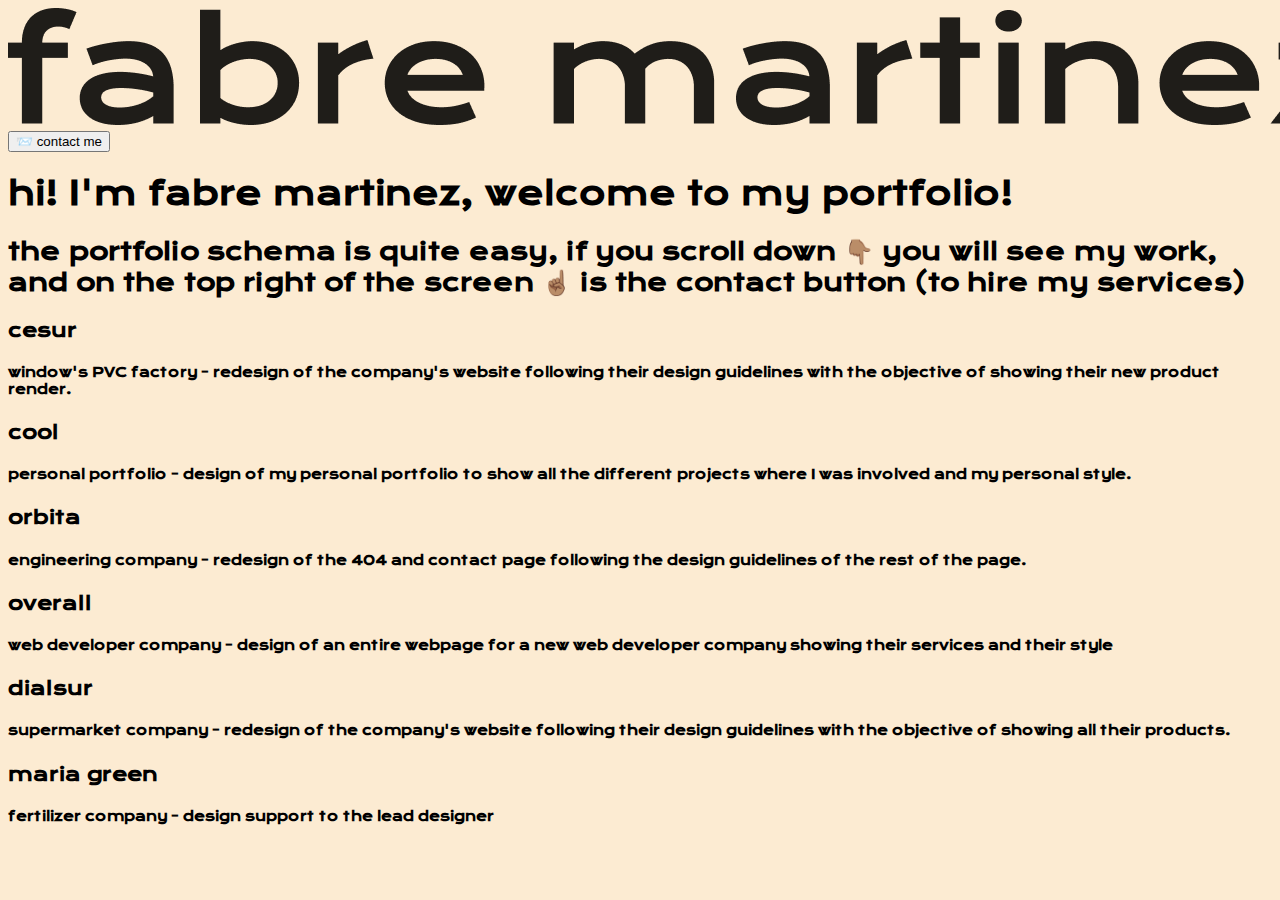
==== index.html @ 1d600c02 "first commit" ====
<!DOCTYPE html>
<html lang="en">

<head>
    <meta charset="UTF-8">
    <meta http-equiv="X-UA-Compatible" content="IE=edge">
    <meta name="viewport" content="width=device-width, initial-scale=1.0">
    <title>👾 Portfolio</title>
    <link rel="stylesheet" href="css/style.css">
    <link href="https://css.gg/mail.css" rel="stylesheet">
    <link rel="preconnect" href="https://fonts.gstatic.com">
    <link href="https://fonts.googleapis.com/css2?family=Krona+One&display=swap" rel="stylesheet">
</head>

<body>
    <div class="navbar">
        <div class="navbar-container">
            <div class="navbar-logo">
                <img src="img/fabre martinez.png" alt="fabre martinez logo">
            </div>
            <div class="navbar-contact">
                <button><i class="gg-mail"></i> 📨 contact me</button>
            </div>
        </div>
    </div>
    <div class="container">
        <div class="hero-container">
            <div class="hero-container__content">
                <h1>
                    hi! I'm fabre martinez, welcome to my portfolio!
                </h1>
                <h2>
                    the portfolio schema is quite easy, if you scroll down 👇🏽 you will see my work, and on the top right of the screen ☝🏽 is the contact button (to hire my services)
                </h2>
            </div>
        </div>
    </div>
    <div class="container">
        <div class="container-portfolio">
            <div class="work">
                <div class="work-content project1">
                    <div class="work-title">
                        <h3>
                            cesur
                        </h3>
                    </div>
                    <div class="work-subtitle">
                        <h5>
                            window's PVC factory - redesign of the company's website following their design guidelines with the objective of showing their new product render.
                        </h5>
                    </div>
                </div>
            </div>
            <div class="work">
                <div class="work-content project2">
                    <div class="work-title">
                        <h3>
                            cool
                        </h3>
                    </div>
                    <div class="work-subtitle">
                        <h5>
                            personal portfolio - design of my personal portfolio to show all the different projects where I was involved and my personal style.
                        </h5>
                    </div>
                </div>
            </div>
            <div class="work">
                <div class="work-content project3">
                    <div class="work-title">
                        <h3>
                            orbita
                        </h3>
                    </div>
                    <div class="work-subtitle">
                        <h5>
                            engineering company - redesign of the 404 and contact page following the design guidelines of the rest of the page.
                        </h5>
                    </div>
                </div>
            </div>
            <div class="work">
                <div class="work-content project4">
                    <div class="work-title">
                        <h3>
                            overall
                        </h3>
                    </div>
                    <div class="work-subtitle">
                        <h5>
                            web developer company - design of an entire webpage for a new web developer company showing their services and their style
                        </h5>
                    </div>
                </div>
            </div>
            <div class="work">
                <div class="work-content project5">
                    <div class="work-title">
                        <h3>
                            dialsur
                        </h3>
                    </div>
                    <div class="work-subtitle">
                        <h5>
                            supermarket company - redesign of the company's website following their design guidelines with the objective of showing all their products.
                        </h5>
                    </div>
                </div>
            </div>
            <div class="work">
                <div class="work-content project6">
                    <div class="work-title">
                        <h3>
                            maria green
                        </h3>
                    </div>
                    <div class="work-subtitle">
                        <h5>
                            fertilizer company - design support to the lead designer
                        </h5>
                    </div>
                </div>
            </div>
        </div>
    </div>
    <div class="container"></div>
    <div class="container"></div>
</body>

</html>
---- css/style.css ----
body {
    background-color: #FCEBD2;
    scroll-behavior: smooth;
    font-family: 'Krona One', sans-serif;
}
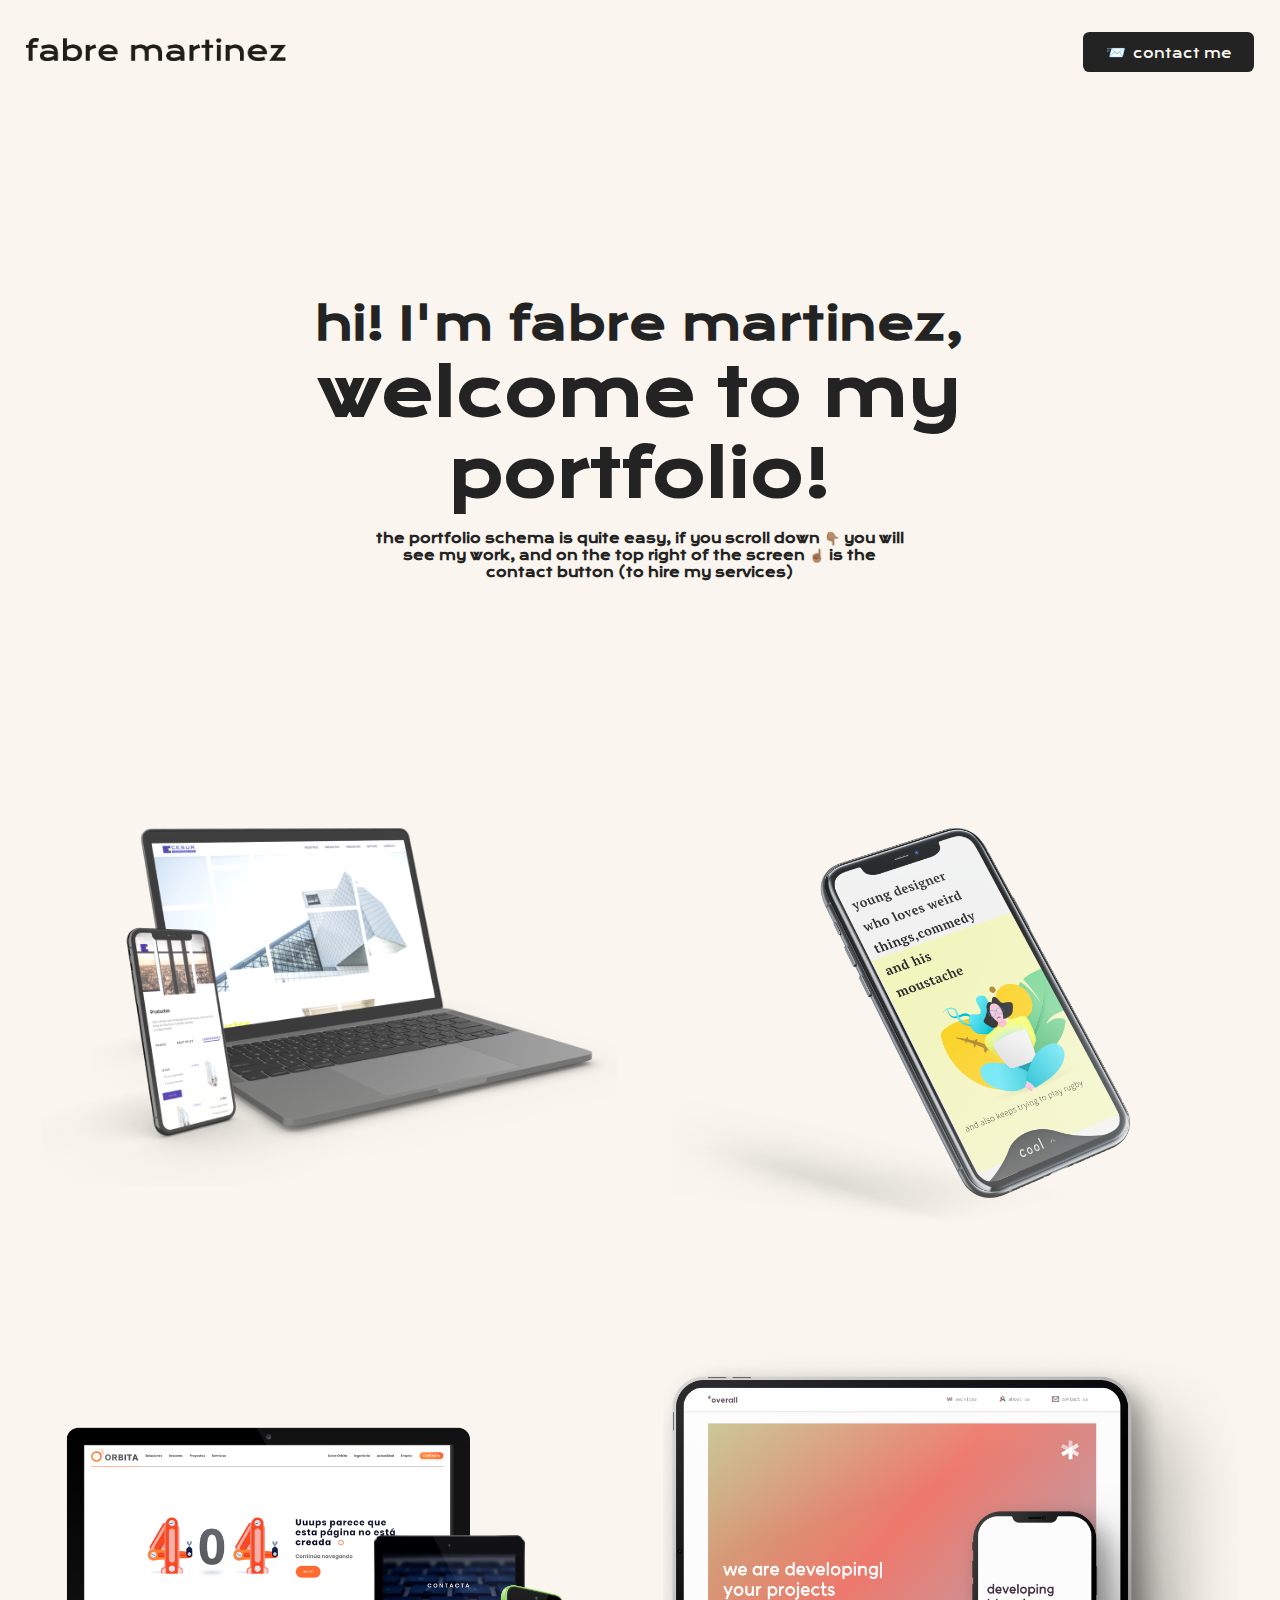
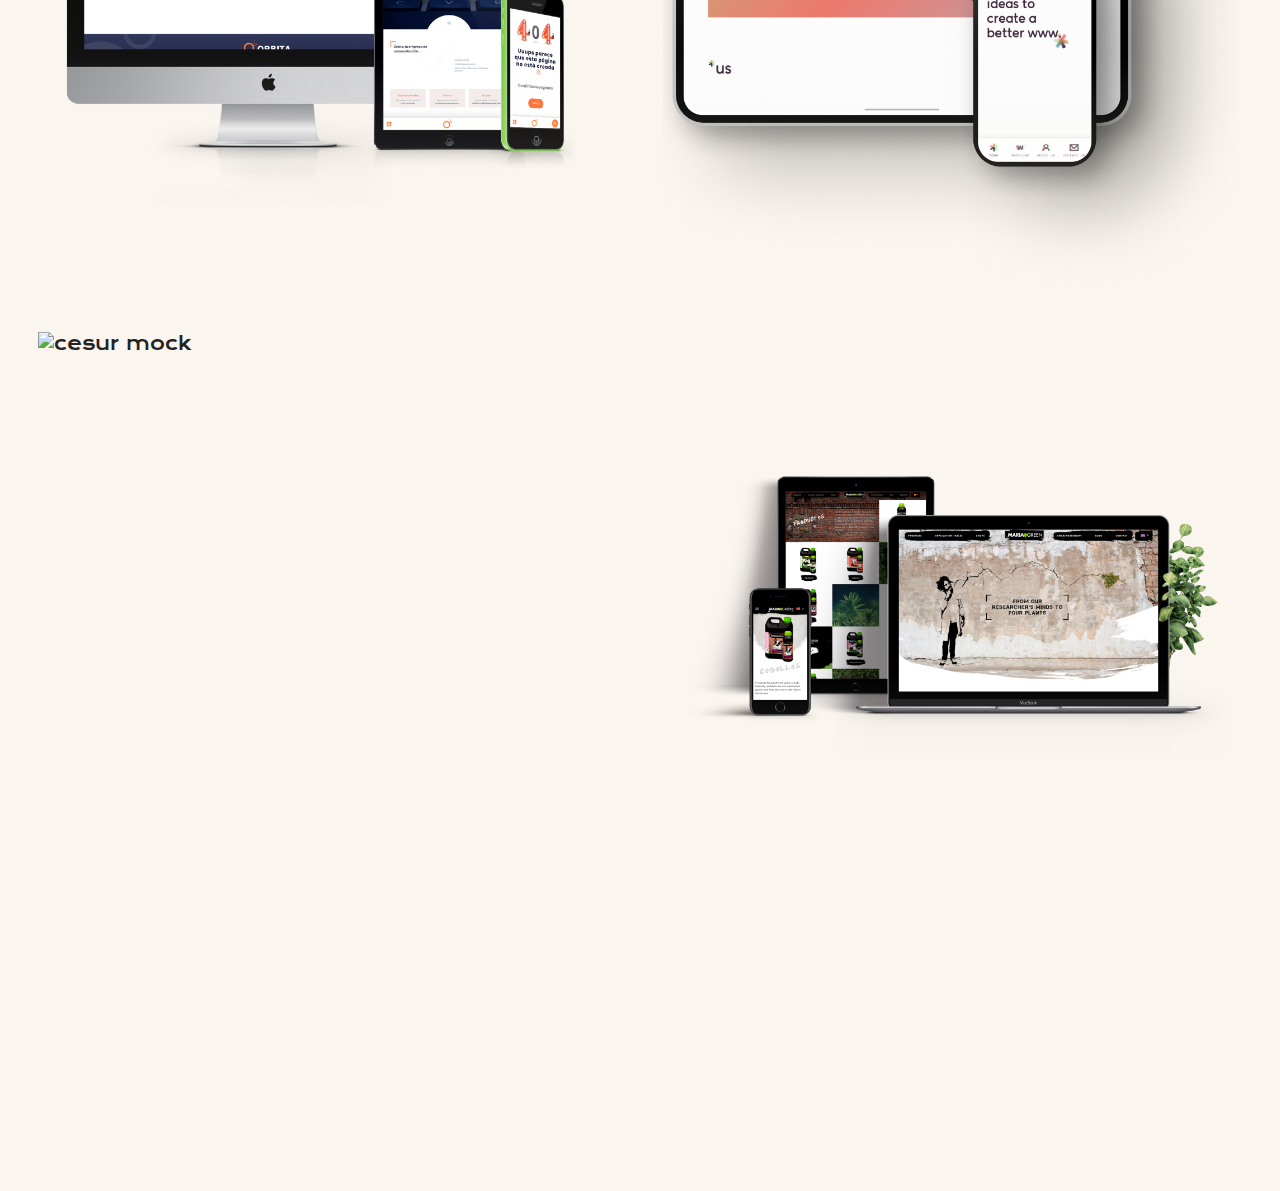
==== commit 66e8e3b9: "nav + hero + portfolio section style" ====
--- a/index.html
+++ b/index.html
@@ -7,7 +7,8 @@
     <meta name="viewport" content="width=device-width, initial-scale=1.0">
     <title>👾 Portfolio</title>
     <link rel="stylesheet" href="css/style.css">
-    <link href="https://css.gg/mail.css" rel="stylesheet">
+    <link rel="stylesheet" href="css/navbar.css">
+    <link rel="stylesheet" href="css/general.css">
     <link rel="preconnect" href="https://fonts.gstatic.com">
     <link href="https://fonts.googleapis.com/css2?family=Krona+One&display=swap" rel="stylesheet">
 </head>
@@ -19,7 +20,7 @@
                 <img src="img/fabre martinez.png" alt="fabre martinez logo">
             </div>
             <div class="navbar-contact">
-                <button><i class="gg-mail"></i> 📨 contact me</button>
+                <button> <span>📨</span> contact me</button>
             </div>
         </div>
     </div>
@@ -27,7 +28,7 @@
         <div class="hero-container">
             <div class="hero-container__content">
                 <h1>
-                    hi! I'm fabre martinez, welcome to my portfolio!
+                    hi! I'm fabre martinez, <br><span>welcome to my portfolio!</span>
                 </h1>
                 <h2>
                     the portfolio schema is quite easy, if you scroll down 👇🏽 you will see my work, and on the top right of the screen ☝🏽 is the contact button (to hire my services)
@@ -39,6 +40,7 @@
         <div class="container-portfolio">
             <div class="work">
                 <div class="work-content project1">
+                    <img src="img/cesur.png" alt="cesur mock">
                     <div class="work-title">
                         <h3>
                             cesur
@@ -46,13 +48,15 @@
                     </div>
                     <div class="work-subtitle">
                         <h5>
-                            window's PVC factory - redesign of the company's website following their design guidelines with the objective of showing their new product render.
+                            window's PVC factory - redesign of the company's website following their design guidelines, objective: showing their new product render.
                         </h5>
+
                     </div>
                 </div>
             </div>
             <div class="work">
                 <div class="work-content project2">
+                    <img src="img/cool.png" alt="cesur mock">
                     <div class="work-title">
                         <h3>
                             cool
@@ -67,6 +71,7 @@
             </div>
             <div class="work">
                 <div class="work-content project3">
+                    <img src="img/orbita.png" alt="cesur mock">
                     <div class="work-title">
                         <h3>
                             orbita
@@ -81,6 +86,7 @@
             </div>
             <div class="work">
                 <div class="work-content project4">
+                    <img src="img/overall.png" alt="cesur mock">
                     <div class="work-title">
                         <h3>
                             overall
@@ -95,6 +101,7 @@
             </div>
             <div class="work">
                 <div class="work-content project5">
+                    <img src="img/dialsur.png" alt="cesur mock">
                     <div class="work-title">
                         <h3>
                             dialsur
@@ -102,13 +109,14 @@
                     </div>
                     <div class="work-subtitle">
                         <h5>
-                            supermarket company - redesign of the company's website following their design guidelines with the objective of showing all their products.
+                            supermarket company - redesign of the company's website following their design guidelines, objective: show all their products.
                         </h5>
                     </div>
                 </div>
             </div>
             <div class="work">
                 <div class="work-content project6">
+                    <img src="img/maria-green.png" alt="cesur mock">
                     <div class="work-title">
                         <h3>
                             maria green
--- a/css/style.css
+++ b/css/style.css
@@ -1,5 +1,71 @@
-body {
-    background-color: #FCEBD2;
-    scroll-behavior: smooth;
-    font-family: 'Krona One', sans-serif;
+.hero-container {
+    height: 56vh;
+    width: 64vw;
+    display: flex;
+    flex-direction: column;
+    align-items: center;
+    justify-content: center;
+    text-align: center;
+}
+
+.hero-container__content h1 {
+    font-size: 2.8rem;
+    margin: 12rem auto 1rem auto;
+}
+
+.hero-container__content span {
+    font-size: 4rem;
+}
+
+.hero-container__content h2 {
+    margin: 0 auto;
+    width: 42vw;
+    font-size: .8rem;
+}
+
+.container-portfolio {
+    width: 100%;
+    display: grid;
+    grid-template-columns: repeat(auto-fit, minmax(36rem, 1fr));
+    grid-gap: 1rem;
+}
+
+.work-content {
+    height: 36rem;
+    padding: .8rem;
+    display: flex;
+    margin-top: auto;
+    flex-direction: column;
+    overflow: hidden;
+    background: linear-gradient(180deg, rgba(250, 245, 238, 0) 58.33%, rgba(250, 245, 238, 0.3) 98.7%);
+    transition: 1s ease all;
+}
+
+.work-content img {
+    position: relative;
+    height: 100%;
+    object-fit: contain;
+    top: 0;
+    z-index: -1;
+    transition: .4s ease all;
+}
+
+.work-title {
+    margin-top: 50rem;
+    margin-bottom: 0;
+    transition: .4s ease all;
+}
+
+.work-subtitle {
+    margin-top: -2rem;
+    font-size: 1rem;
+    font-weight: lighter;
+}
+
+.work-content:hover .work-title {
+    margin-top: -6rem;
+}
+
+.work-content:hover {
+    background: linear-gradient(180deg, rgba(250, 245, 238, 0) 40%, rgba(250, 245, 238, 0.5) 100%);
 }--- a/css/navbar.css
+++ b/css/navbar.css
@@ -0,0 +1,47 @@
+.navbar {
+    width: 100%;
+    height: auto;
+    box-sizing: border-box;
+    object-fit: contain;
+    position: fixed;
+    display: flex;
+    flex-direction: row;
+    align-items: center;
+    justify-content: center;
+    margin: 2rem auto;
+    top: 0;
+    left: 0;
+}
+
+.navbar-container {
+    width: 96vw;
+    display: flex;
+    flex-direction: row;
+    align-items: center;
+    justify-content: space-between;
+}
+
+.navbar-logo img {
+    width: 260px;
+}
+
+.navbar-contact button {
+    background-color: #232323;
+    border: none;
+    font-size: .8rem;
+    padding: .6rem 1.4rem;
+    border-radius: .4rem;
+    color: #faf5ee;
+    font-family: 'Krona One', sans-serif;
+    transition: .6s ease all;
+    cursor: pointer;
+}
+
+.navbar-contact span {
+    font-size: 1rem;
+    margin-right: .2rem;
+}
+
+.navbar-contact button:hover {
+    transform: perspective(1200px) rotateY(25deg) scale(.9) rotateX(10deg);
+}--- a/css/general.css
+++ b/css/general.css
@@ -0,0 +1,19 @@
+body {
+    margin: 0;
+    padding: 0;
+    background-color: #faf5ee;
+    color: #232323;
+    scroll-behavior: smooth;
+    font-family: 'Krona One', sans-serif;
+    font-size: 18px;
+    cursor: grab;
+}
+
+.container {
+    width: 96vw;
+    display: flex;
+    flex-direction: column;
+    align-items: center;
+    justify-content: center;
+    margin: 90px auto;
+}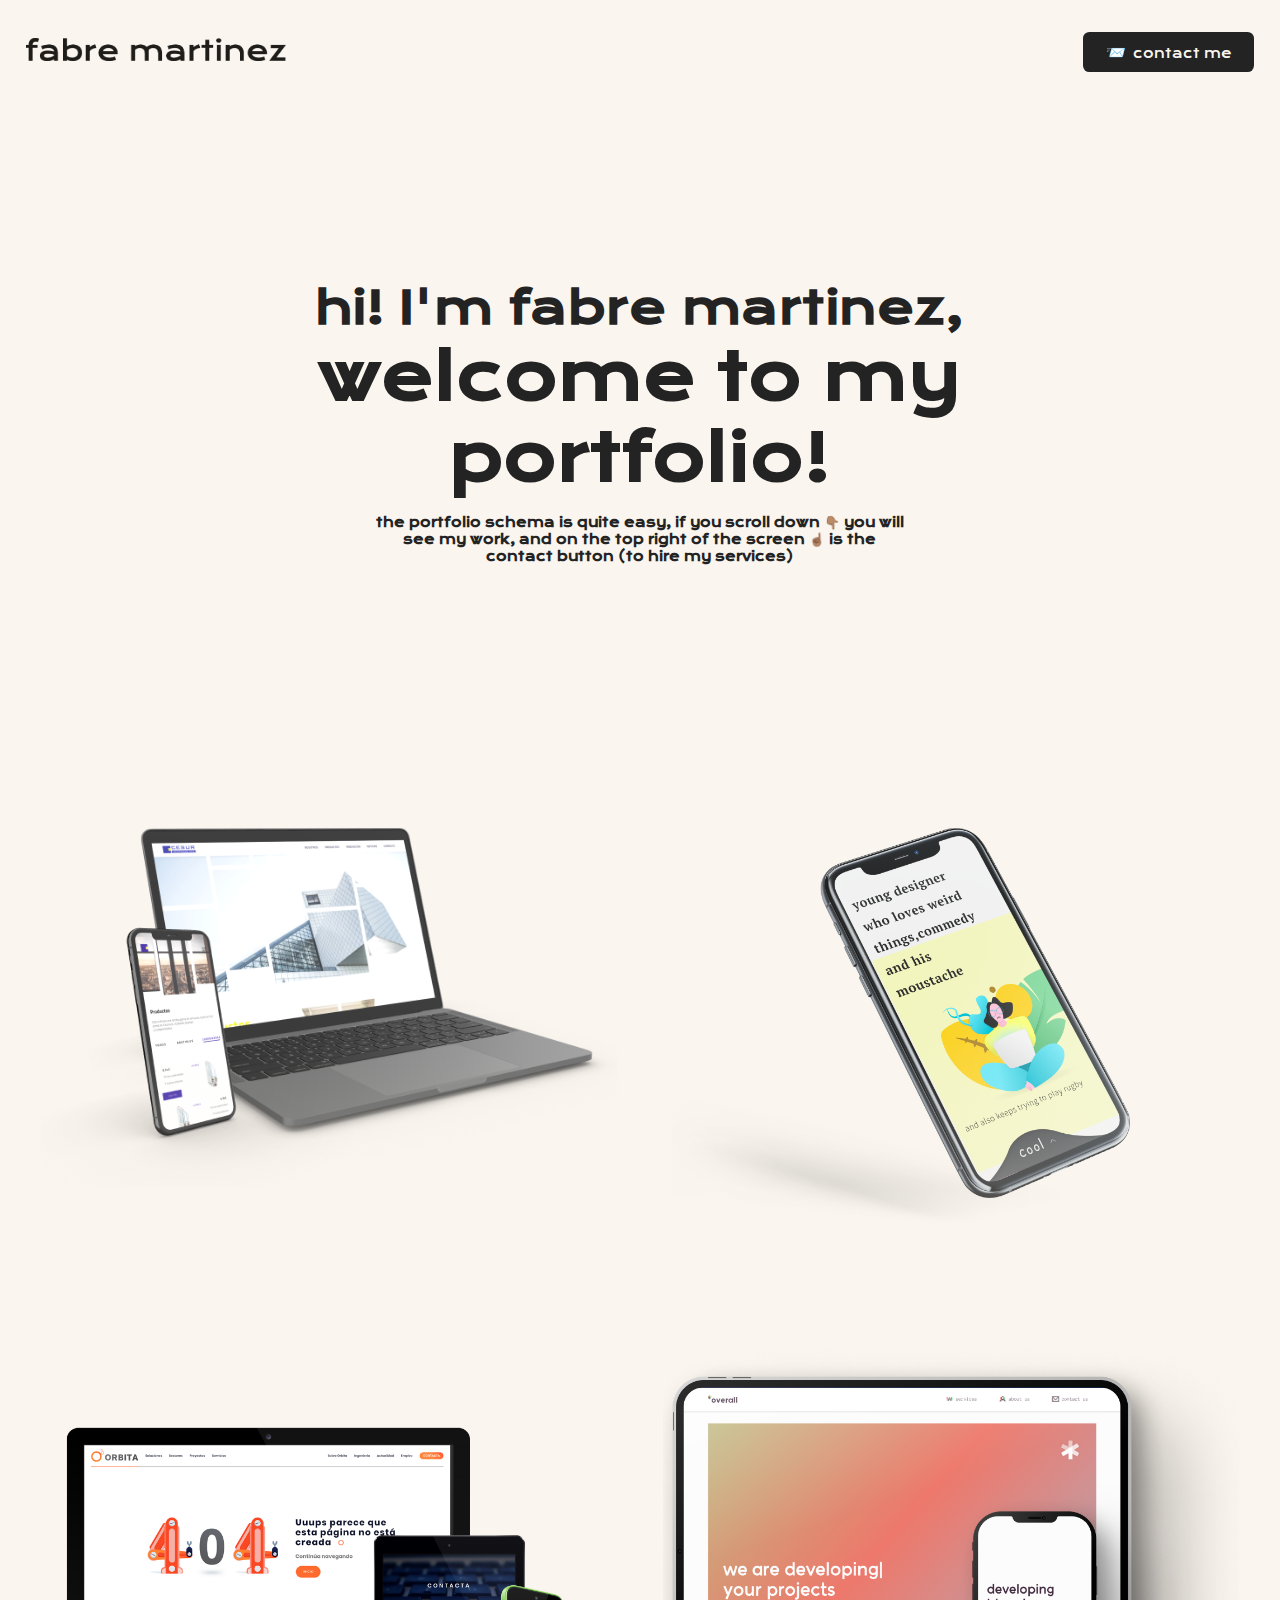
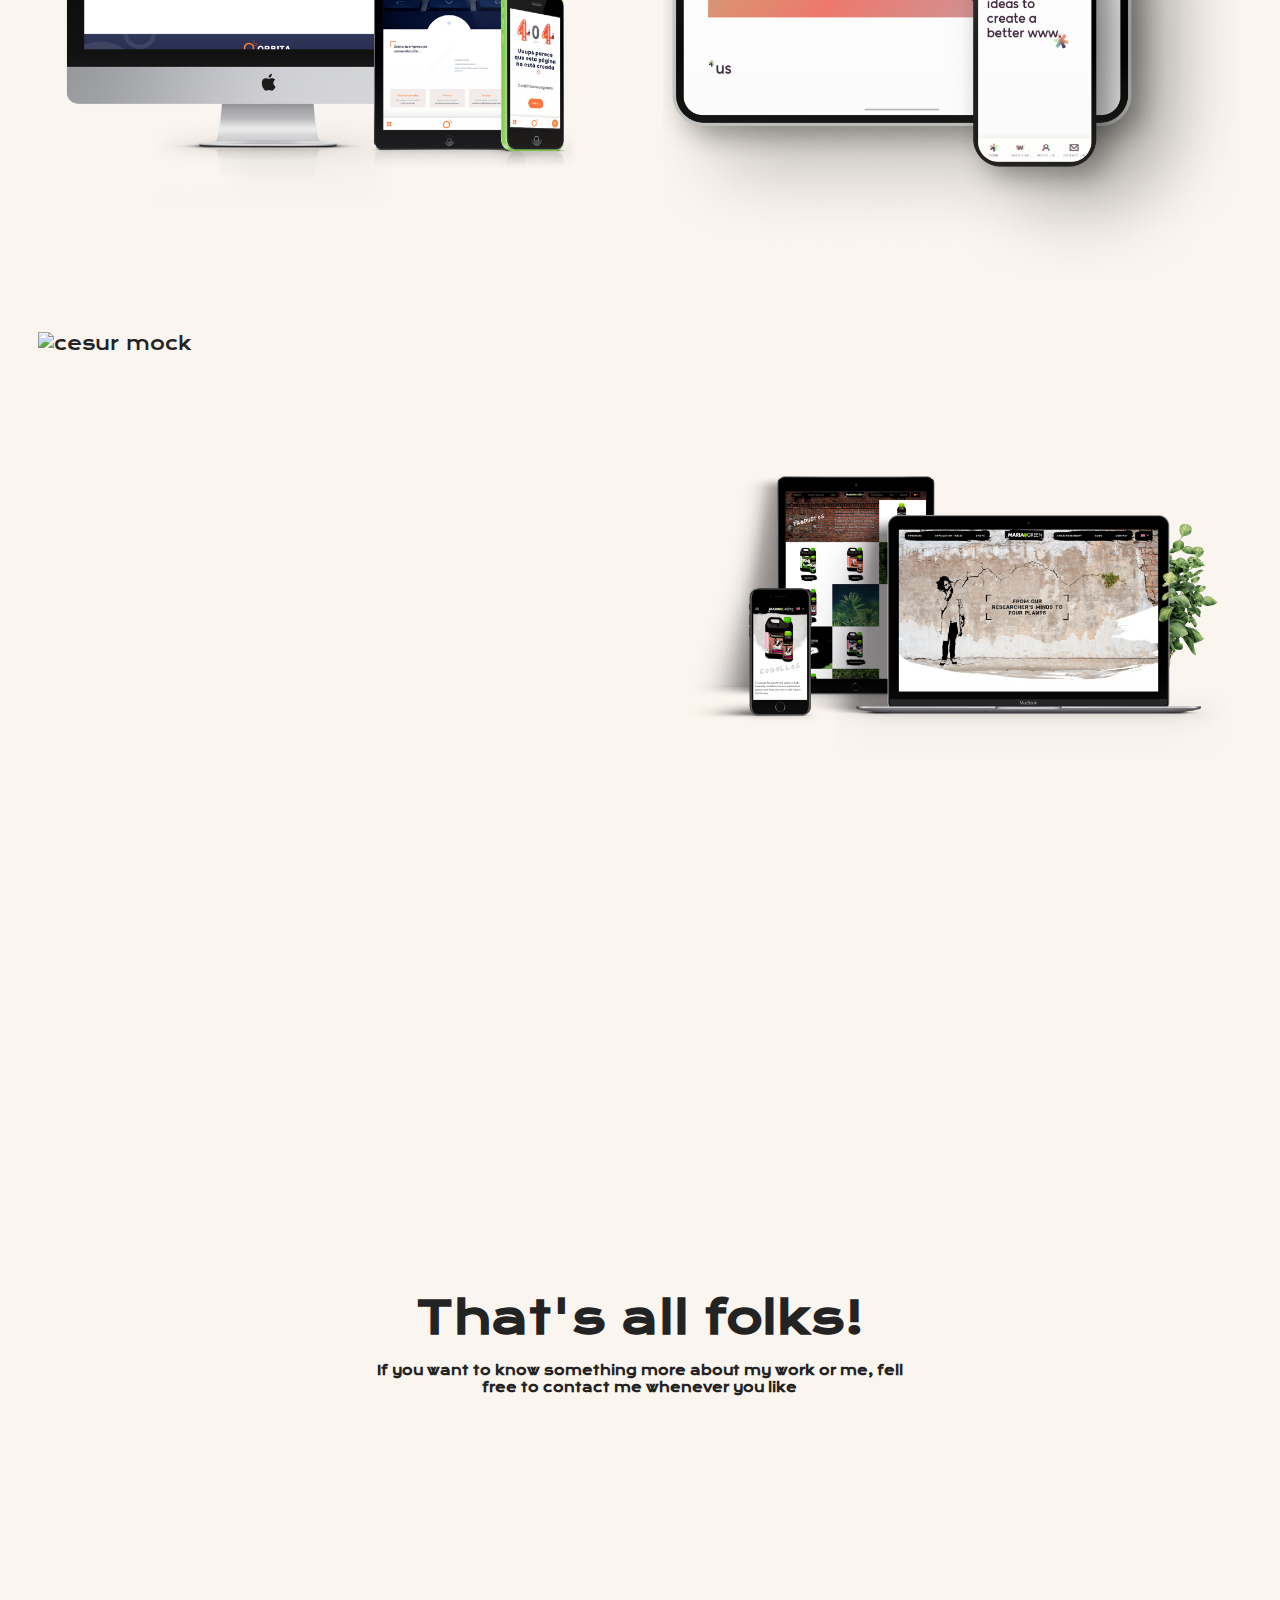
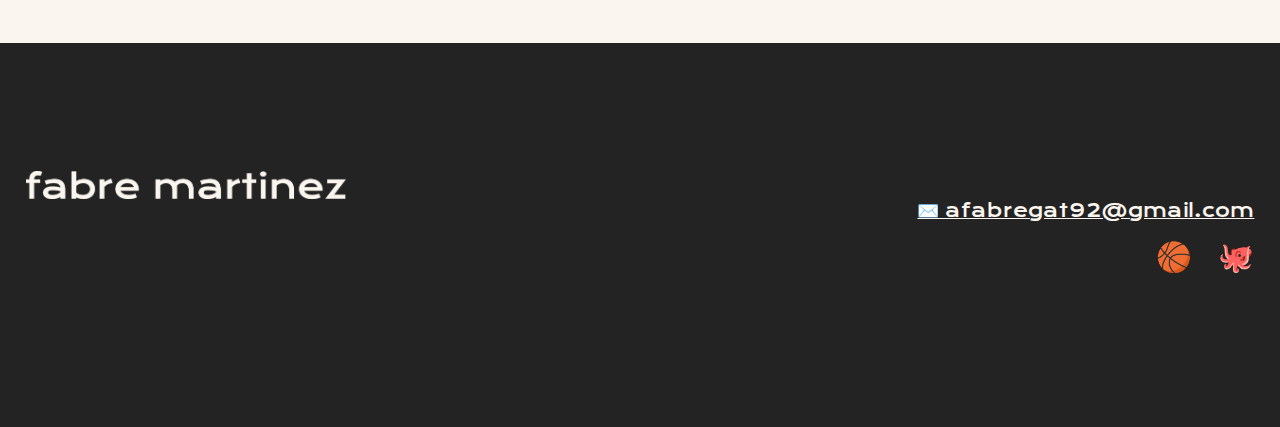
==== commit 91ed9979: "finish desktop version - footer" ====
--- a/index.html
+++ b/index.html
@@ -9,6 +9,7 @@
     <link rel="stylesheet" href="css/style.css">
     <link rel="stylesheet" href="css/navbar.css">
     <link rel="stylesheet" href="css/general.css">
+    <link rel="stylesheet" href="css/footer.css">
     <link rel="preconnect" href="https://fonts.gstatic.com">
     <link href="https://fonts.googleapis.com/css2?family=Krona+One&display=swap" rel="stylesheet">
 </head>
@@ -27,10 +28,10 @@
     <div class="container">
         <div class="hero-container">
             <div class="hero-container__content">
-                <h1>
+                <h1 class="hero-h1">
                     hi! I'm fabre martinez, <br><span>welcome to my portfolio!</span>
                 </h1>
-                <h2>
+                <h2 class="hero-h2">
                     the portfolio schema is quite easy, if you scroll down 👇🏽 you will see my work, and on the top right of the screen ☝🏽 is the contact button (to hire my services)
                 </h2>
             </div>
@@ -131,8 +132,33 @@
             </div>
         </div>
     </div>
-    <div class="container"></div>
-    <div class="container"></div>
+    <div class="container">
+        <div class="hero-container">
+            <div class="hero-container__content">
+                <h3 class="hero-h1" alt="visit my github">
+                    That's all folks!
+                </h3>
+                <h4 class="hero-h2">
+                    If you want to know something more about my work or me, fell free to contact me whenever you like
+                </h4>
+            </div>
+        </div>
+    </div>
+    <div class="footer">
+        <div class="footer-container">
+            <img class="footer-logo" src="img/fabre_martinez-w.png" alt="fabre martinez logo">
+            <a class="footer-text" href="afabregat92@gmail.com"><span>✉️ afabregat92@gmail.com</span></a>
+            <div class="footer-social">
+                <a href="https://dribbble.com/fabre_92" target="_blank" title="visit my dribble" class="footer-social__icon"> 
+                    🏀
+                </a>
+                <a href="https://github.com/Fabre-92" target="_blank" title="visit my github" class="footer-social__icon">
+                    🐙
+                </a>
+            </div>
+        </div>
+    </div>
+
 </body>
 
 </html>--- a/css/style.css
+++ b/css/style.css
@@ -8,16 +8,16 @@
     text-align: center;
 }
 
-.hero-container__content h1 {
+.hero-h1 {
     font-size: 2.8rem;
-    margin: 12rem auto 1rem auto;
+    margin: 10rem auto 1rem auto;
 }
 
 .hero-container__content span {
     font-size: 4rem;
 }
 
-.hero-container__content h2 {
+.hero-h2 {
     margin: 0 auto;
     width: 42vw;
     font-size: .8rem;
--- a/css/general.css
+++ b/css/general.css
@@ -6,7 +6,6 @@
     scroll-behavior: smooth;
     font-family: 'Krona One', sans-serif;
     font-size: 18px;
-    cursor: grab;
 }
 
 .container {
--- a/css/footer.css
+++ b/css/footer.css
@@ -0,0 +1,46 @@
+.footer {
+    width: 100%;
+    height: 24rem;
+    background-color: #232323;
+}
+
+.footer-container {
+    width: 96vw;
+    display: flex;
+    flex-direction: column;
+    align-items: center;
+    justify-content: center;
+    margin: 8rem auto;
+    padding: 8rem 0 8rem 0;
+}
+
+.footer-logo {
+    width: 320px;
+    align-self: start;
+}
+
+.footer-text {
+    color: #faf5ee;
+    transition: all 1s ease;
+    align-self: flex-end;
+}
+
+.footer-text :hover {
+    color: #facc8b;
+    font-size: 1.2rem;
+}
+
+.footer-social {
+    align-self: flex-end;
+    margin-top: 1rem;
+}
+
+.footer-social__icon {
+    margin: 0 0 0 1rem;
+    font-size: 1.8rem;
+    text-decoration: none;
+}
+
+.footer-social__icon :hover {
+    text-decoration: underline;
+}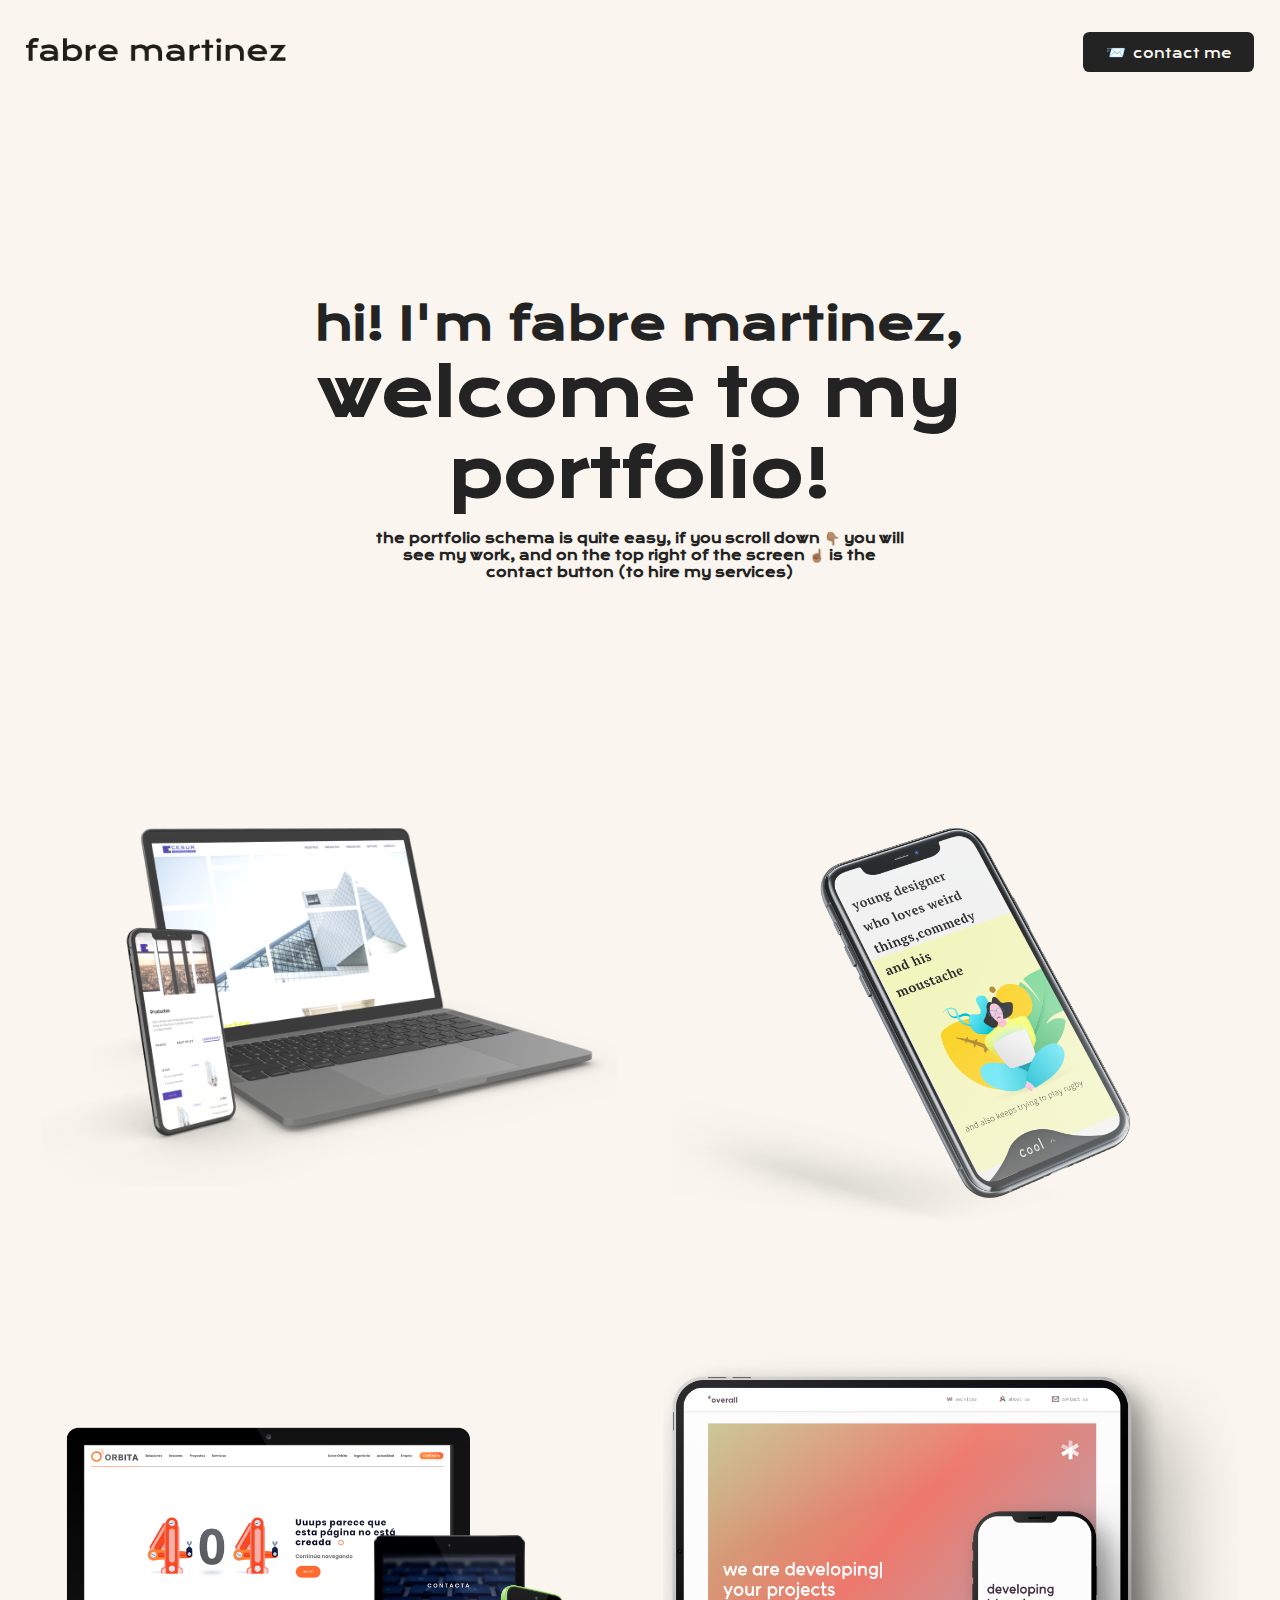
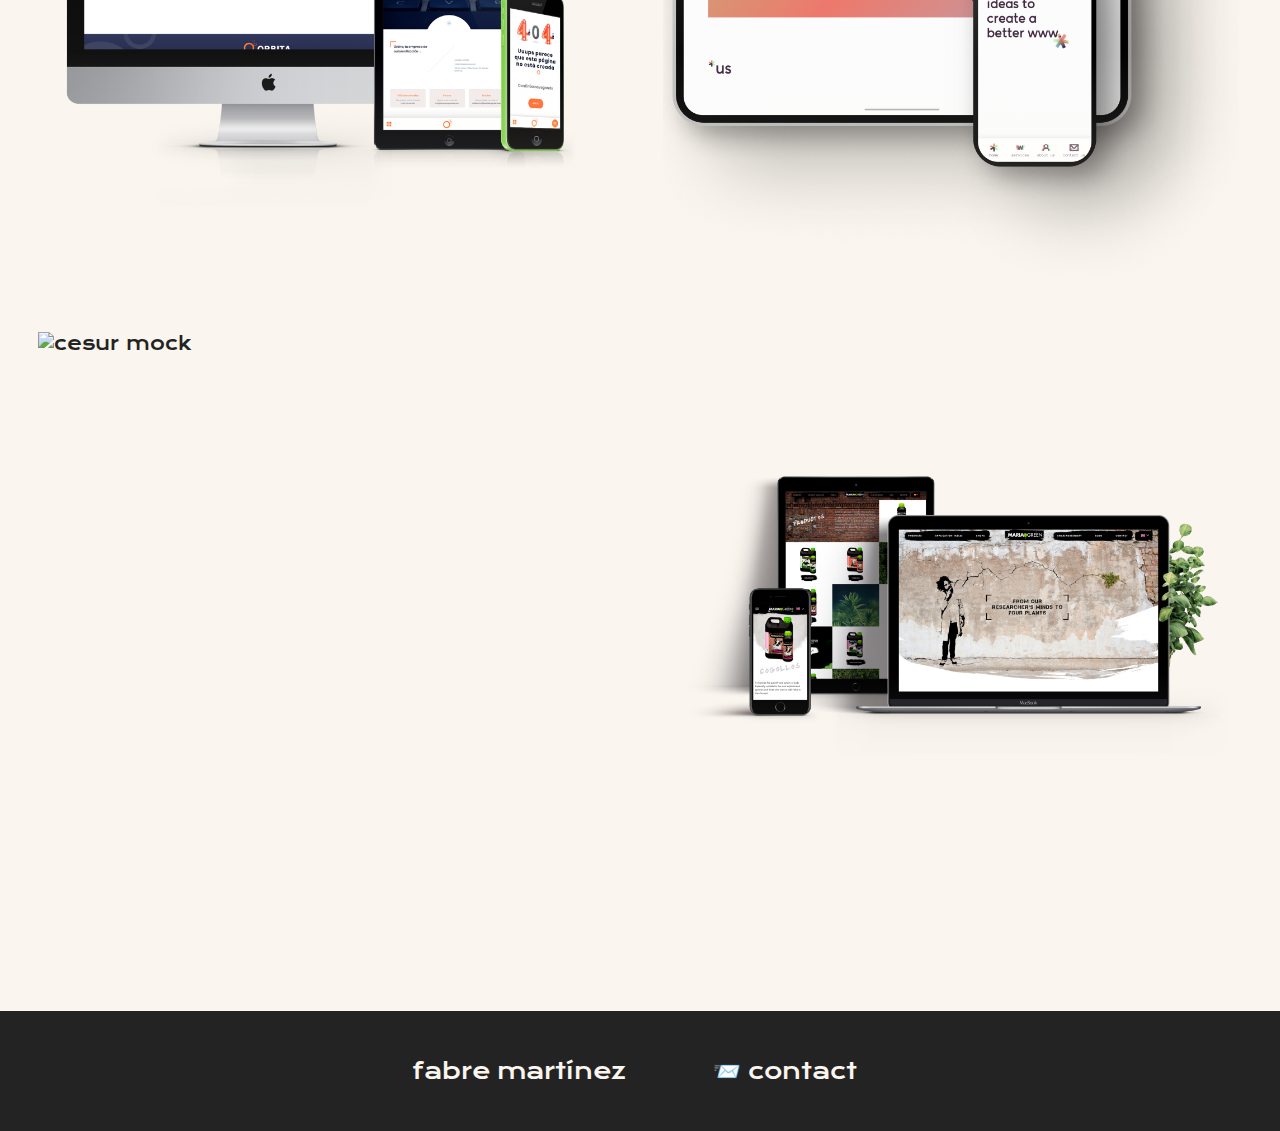
==== commit e6fe7d20: "make responsive the home & make the contact page" ====
--- a/index.html
+++ b/index.html
@@ -12,6 +12,7 @@
     <link rel="stylesheet" href="css/footer.css">
     <link rel="preconnect" href="https://fonts.gstatic.com">
     <link href="https://fonts.googleapis.com/css2?family=Krona+One&display=swap" rel="stylesheet">
+    <meta name="viewport" content="width=device-width initial-scale=1.0">
 </head>
 
 <body>
@@ -21,17 +22,17 @@
                 <img src="img/fabre martinez.png" alt="fabre martinez logo">
             </div>
             <div class="navbar-contact">
-                <button> <span>📨</span> contact me</button>
+                <button href="contact.html"> <span>📨</span> contact me</button>
             </div>
         </div>
     </div>
     <div class="container">
         <div class="hero-container">
             <div class="hero-container__content">
-                <h1 class="hero-h1">
+                <h1>
                     hi! I'm fabre martinez, <br><span>welcome to my portfolio!</span>
                 </h1>
-                <h2 class="hero-h2">
+                <h2>
                     the portfolio schema is quite easy, if you scroll down 👇🏽 you will see my work, and on the top right of the screen ☝🏽 is the contact button (to hire my services)
                 </h2>
             </div>
@@ -132,33 +133,14 @@
             </div>
         </div>
     </div>
-    <div class="container">
-        <div class="hero-container">
-            <div class="hero-container__content">
-                <h3 class="hero-h1" alt="visit my github">
-                    That's all folks!
-                </h3>
-                <h4 class="hero-h2">
-                    If you want to know something more about my work or me, fell free to contact me whenever you like
-                </h4>
-            </div>
+    <div class="footer">
+        <div class="footer-container">
+            <ul class="footer-ul">
+                <li class="footer-li"><a class="footer-a" href="index.html">fabre martínez</a> </li>
+                <li class="footer-li"><a class="footer-a" href="contact.html"><span>📨</span> contact</a></li>
+            </ul>
         </div>
     </div>
-    <div class="footer">
-        <div class="footer-container">
-            <img class="footer-logo" src="img/fabre_martinez-w.png" alt="fabre martinez logo">
-            <a class="footer-text" href="afabregat92@gmail.com"><span>✉️ afabregat92@gmail.com</span></a>
-            <div class="footer-social">
-                <a href="https://dribbble.com/fabre_92" target="_blank" title="visit my dribble" class="footer-social__icon"> 
-                    🏀
-                </a>
-                <a href="https://github.com/Fabre-92" target="_blank" title="visit my github" class="footer-social__icon">
-                    🐙
-                </a>
-            </div>
-        </div>
-    </div>
-
 </body>
 
 </html>--- a/css/style.css
+++ b/css/style.css
@@ -8,16 +8,16 @@
     text-align: center;
 }
 
-.hero-h1 {
+.hero-container__content h1 {
     font-size: 2.8rem;
-    margin: 10rem auto 1rem auto;
+    margin: 12rem auto 1rem auto;
 }
 
 .hero-container__content span {
     font-size: 4rem;
 }
 
-.hero-h2 {
+.hero-container__content h2 {
     margin: 0 auto;
     width: 42vw;
     font-size: .8rem;
@@ -26,7 +26,7 @@
 .container-portfolio {
     width: 100%;
     display: grid;
-    grid-template-columns: repeat(auto-fit, minmax(36rem, 1fr));
+    grid-template-columns: repeat(auto-fit, minmax(28rem, 1fr));
     grid-gap: 1rem;
 }
 
@@ -60,6 +60,7 @@
     margin-top: -2rem;
     font-size: 1rem;
     font-weight: lighter;
+    opacity: .8;
 }
 
 .work-content:hover .work-title {
@@ -68,4 +69,31 @@
 
 .work-content:hover {
     background: linear-gradient(180deg, rgba(250, 245, 238, 0) 40%, rgba(250, 245, 238, 0.5) 100%);
+}
+
+@media (max-width: 1084px) {
+    .hero-container__content h1 {
+        font-size: 1.8rem;
+    }
+    .hero-container__content span {
+        font-size: 2.8rem;
+    }
+}
+
+@media (max-width: 650px) {
+    .hero-container {
+        width: 90vw;
+    }
+    .hero-container__content h2 {
+        width: 80vw;
+    }
+    .work-title {
+        margin-top: -10rem;
+    }
+    .work-title:hover {
+        margin-top: -10rem;
+    }
+    .work-subtitle {
+        opacity: .6;
+    }
 }--- a/css/navbar.css
+++ b/css/navbar.css
@@ -44,4 +44,19 @@
 
 .navbar-contact button:hover {
     transform: perspective(1200px) rotateY(25deg) scale(.9) rotateX(10deg);
+}
+
+@media (max-width: 620px) {
+    .navbar {
+        align-items: none;
+        justify-content: left;
+    }
+    .navbar-container {
+        margin: 0 2rem;
+        width: 100%;
+        justify-content: space-between;
+    }
+    .navbar-logo img {
+        width: 200px;
+    }
 }--- a/css/footer.css
+++ b/css/footer.css
@@ -1,7 +1,8 @@
 .footer {
+    background-color: #232323;
+    color: #faf5ee;
+    font-size: 1.4rem;
     width: 100%;
-    height: 24rem;
-    background-color: #232323;
 }
 
 .footer-container {
@@ -10,37 +11,19 @@
     flex-direction: column;
     align-items: center;
     justify-content: center;
-    margin: 8rem auto;
-    padding: 8rem 0 8rem 0;
+    height: 120px;
 }
 
-.footer-logo {
-    width: 320px;
-    align-self: start;
+.footer-ul {
+    list-style: none;
 }
 
-.footer-text {
-    color: #faf5ee;
-    transition: all 1s ease;
-    align-self: flex-end;
+.footer-li {
+    display: inline;
+    margin: 0 40px;
 }
 
-.footer-text :hover {
-    color: #facc8b;
-    font-size: 1.2rem;
-}
-
-.footer-social {
-    align-self: flex-end;
-    margin-top: 1rem;
-}
-
-.footer-social__icon {
-    margin: 0 0 0 1rem;
-    font-size: 1.8rem;
+.footer-a {
+    color: #faf5ee;
     text-decoration: none;
-}
-
-.footer-social__icon :hover {
-    text-decoration: underline;
 }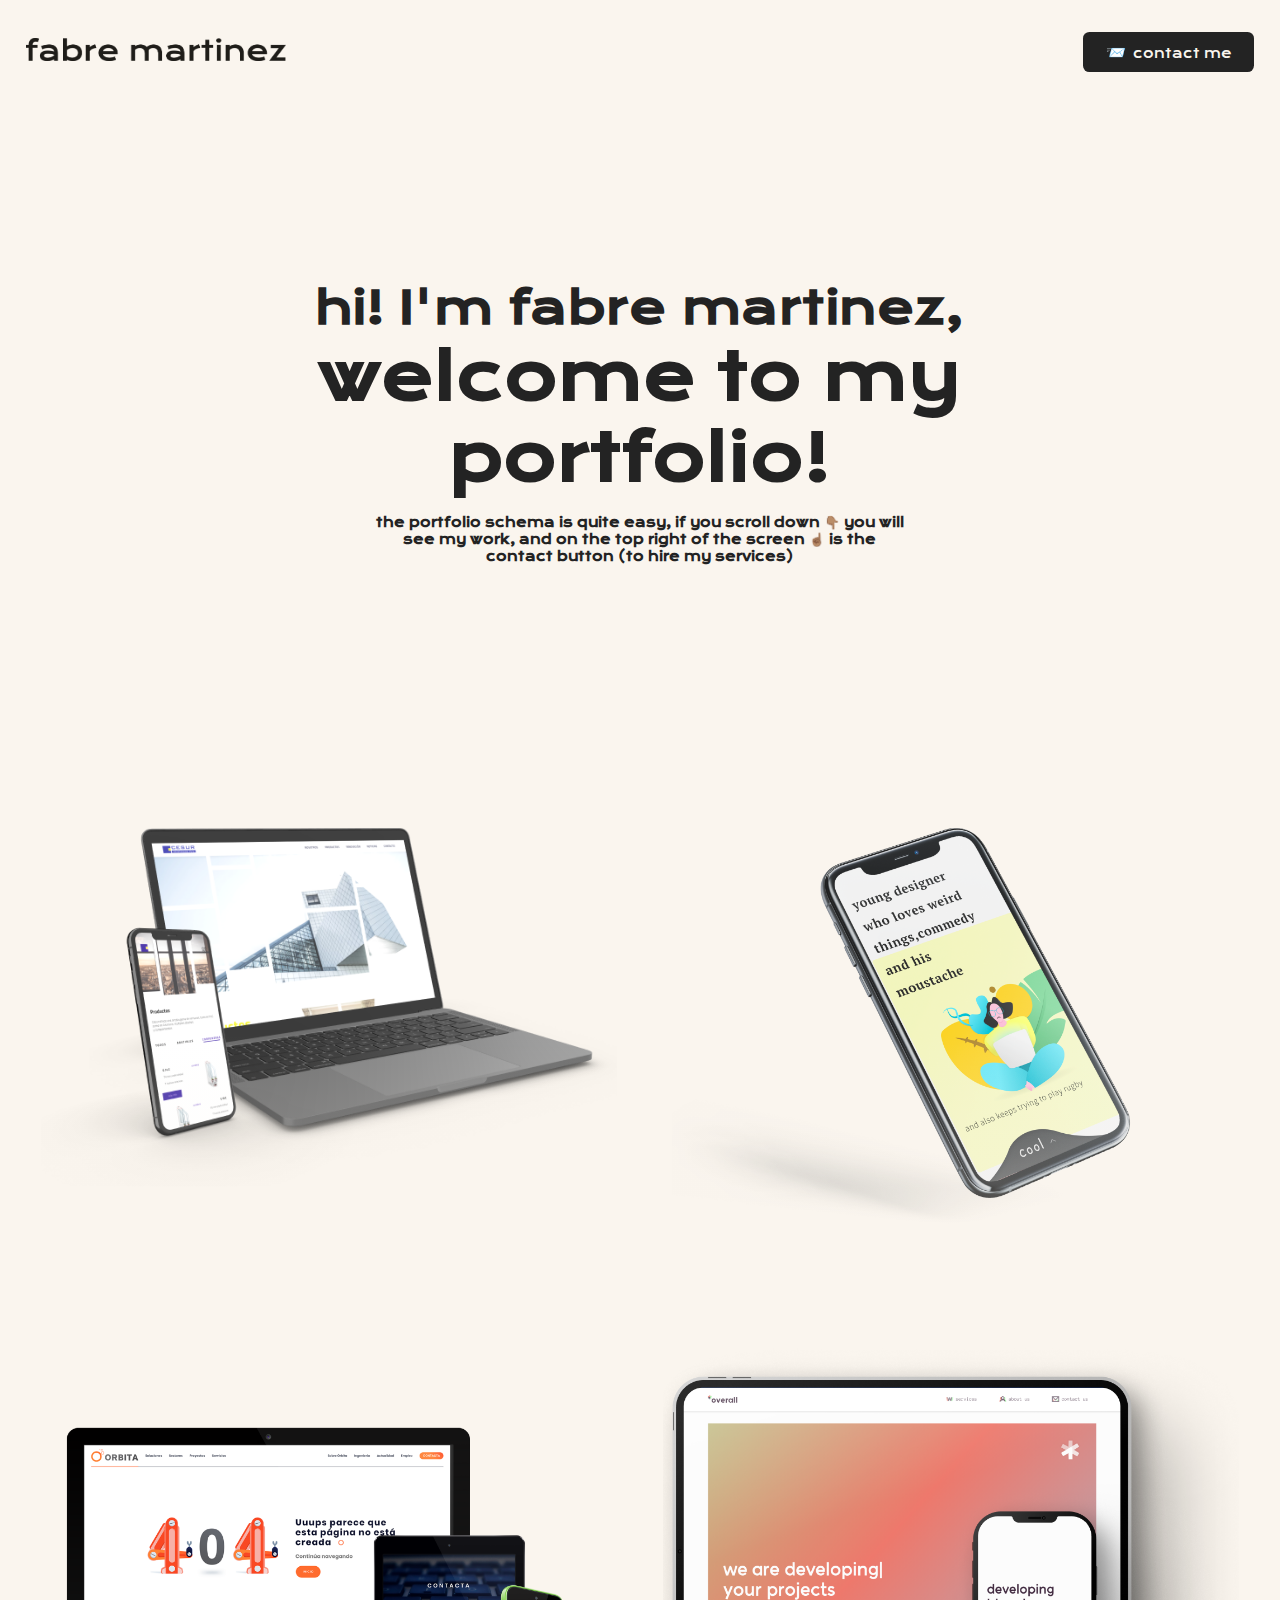
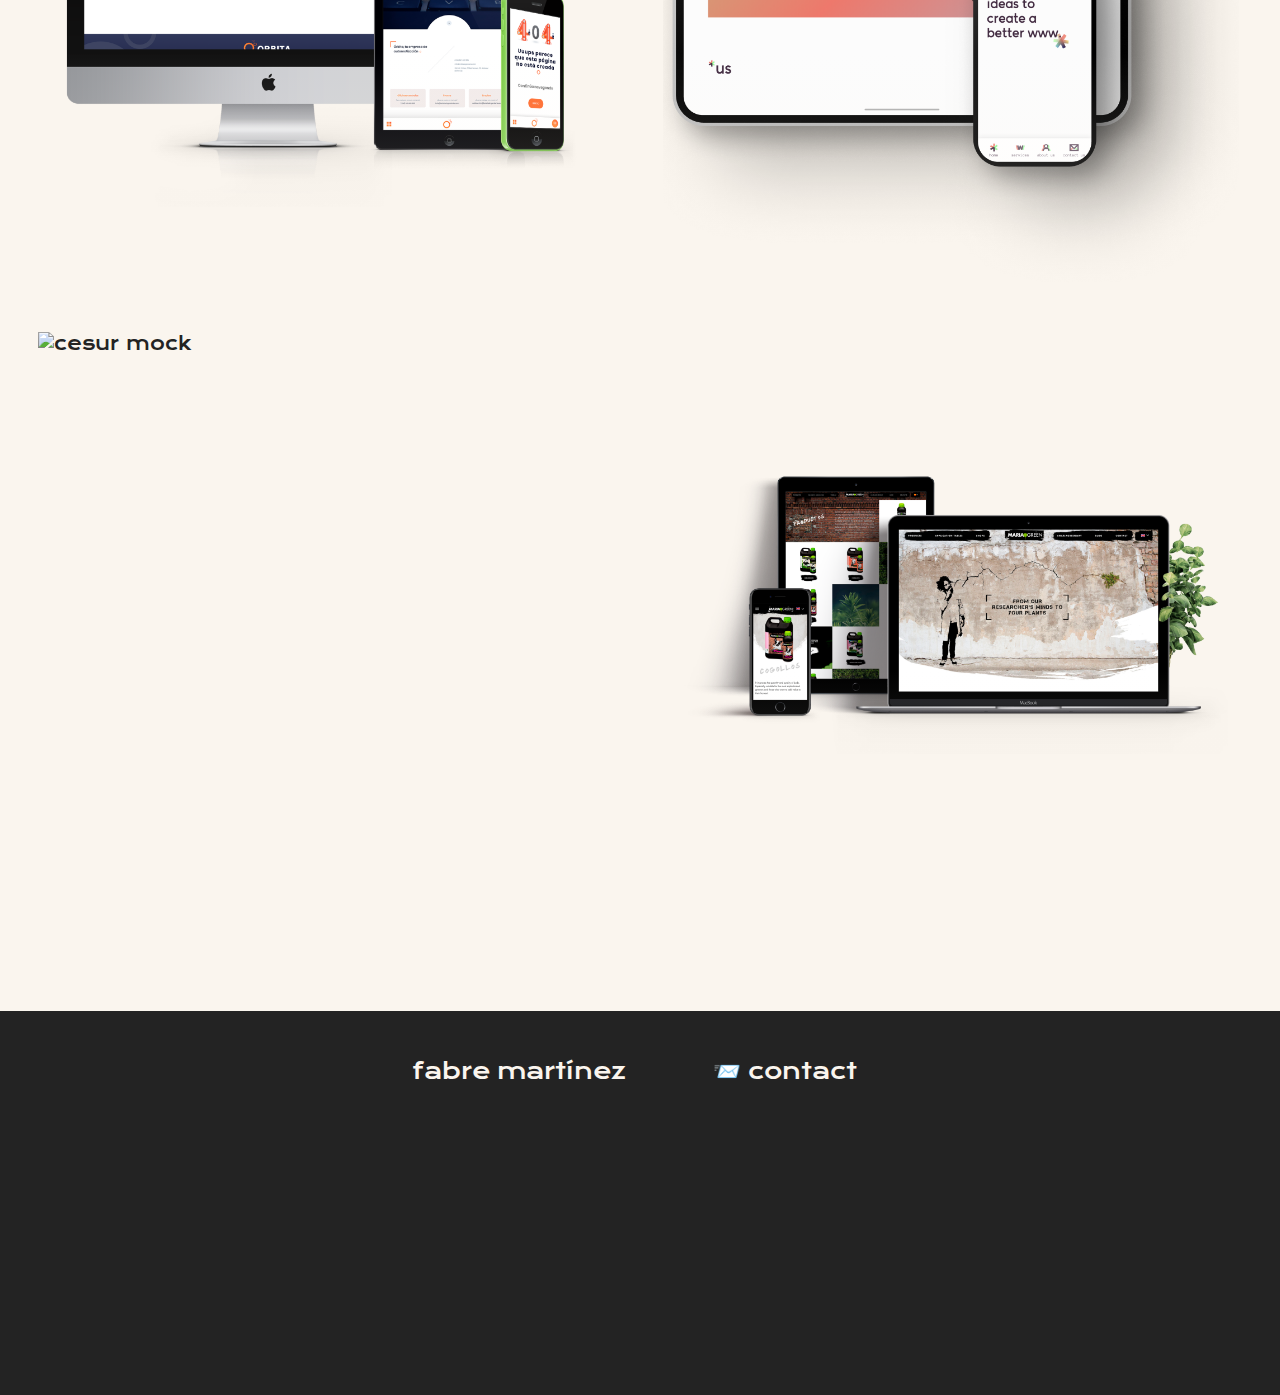
==== commit 8d48b92e: "Merge branch 'main' into responsive" ====
--- a/index.html
+++ b/index.html
@@ -29,10 +29,10 @@
     <div class="container">
         <div class="hero-container">
             <div class="hero-container__content">
-                <h1>
+                <h1 class="hero-h1">
                     hi! I'm fabre martinez, <br><span>welcome to my portfolio!</span>
                 </h1>
-                <h2>
+                <h2 class="hero-h2">
                     the portfolio schema is quite easy, if you scroll down 👇🏽 you will see my work, and on the top right of the screen ☝🏽 is the contact button (to hire my services)
                 </h2>
             </div>
@@ -141,6 +141,7 @@
             </ul>
         </div>
     </div>
+
 </body>
 
 </html>--- a/css/style.css
+++ b/css/style.css
@@ -8,16 +8,16 @@
     text-align: center;
 }
 
-.hero-container__content h1 {
+.hero-h1 {
     font-size: 2.8rem;
-    margin: 12rem auto 1rem auto;
+    margin: 10rem auto 1rem auto;
 }
 
 .hero-container__content span {
     font-size: 4rem;
 }
 
-.hero-container__content h2 {
+.hero-h2 {
     margin: 0 auto;
     width: 42vw;
     font-size: .8rem;
--- a/css/footer.css
+++ b/css/footer.css
@@ -1,8 +1,11 @@
 .footer {
+
     background-color: #232323;
     color: #faf5ee;
     font-size: 1.4rem;
     width: 100%;
+    height: 24rem;
+
 }
 
 .footer-container {
@@ -11,6 +14,7 @@
     flex-direction: column;
     align-items: center;
     justify-content: center;
+
     height: 120px;
 }
 
@@ -26,4 +30,6 @@
 .footer-a {
     color: #faf5ee;
     text-decoration: none;
+    margin: 8rem auto;
+    padding: 8rem 0 8rem 0;
 }